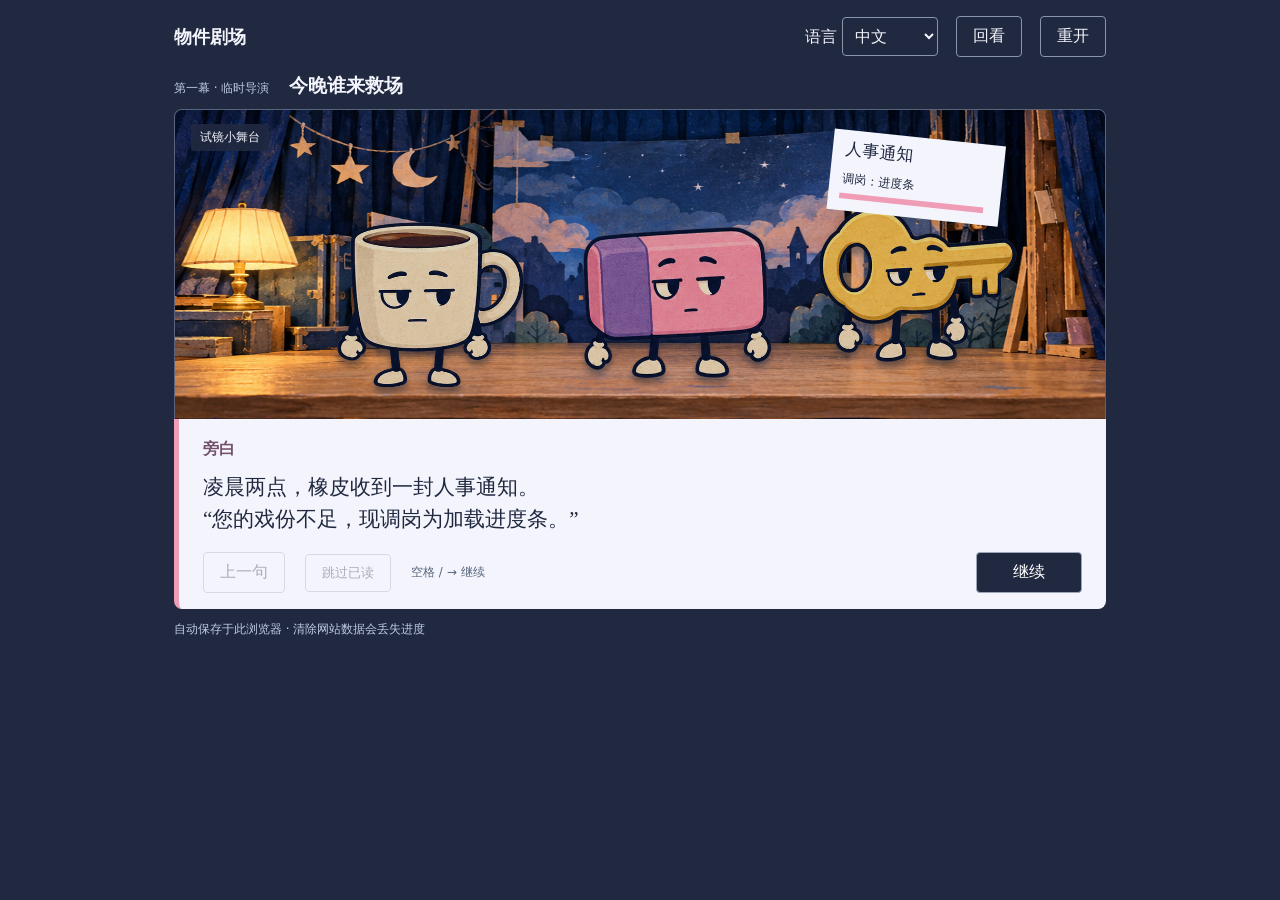
==== web/play/index.html @ 860087ad "Publish three-act visual novel with persistent reading controls" ====
<!doctype html><html lang="zh-CN"><head><meta charset="utf-8"><meta name="viewport" content="width=device-width,initial-scale=1"><title>今晚谁来救场 · 物件剧场</title><meta name="description" content="三幕荒诞物件视觉小说：你陪它们排戏，它们替你救场。中英双语，无需账号。"><link rel="preload" as="image" href="./assets/actors-v1.png"><link rel="preload" as="image" href="./assets/scenes-v1.png"><link rel="stylesheet" href="./play.css"><script src="./presentation.js" defer></script><script src="./play.js" defer></script></head><body><main class="novel"><header><span id="brand">物件剧场</span><nav><label><span id="langLabel">语言</span> <select id="language" aria-label="语言 / Language"><option value="zh-CN">中文</option><option value="en">English</option></select></label><button id="logButton">回看</button><button id="restart">重开</button></nav></header><div class="chapter"><span id="chapter"></span><h1 id="title"></h1></div><section class="stage" aria-label="夜间桌面"><div id="art" role="img"></div></section><section class="dialogue" aria-labelledby="speaker"><div id="escapedActor" hidden role="img" aria-label="橡皮站在对白框上"><svg viewBox="0 0 100 75" aria-hidden="true"><rect x="10" y="10" width="80" height="52" rx="8" fill="#ef9db6" stroke="#202940" stroke-width="4"/><path d="M12 12h18v48H12" fill="#b782b0"/><circle cx="47" cy="31" r="3" fill="#202940"/><circle cx="69" cy="31" r="3" fill="#202940"/><path d="M50 44q8 8 16 0" fill="none" stroke="#202940" stroke-width="3"/></svg></div><h2 id="speaker"></h2><p id="line" aria-live="polite"></p><div id="choices"></div><div class="controls"><button id="back">上一句</button><button id="skip">跳过已读</button><span id="cue"></span><button id="next">继续</button></div></section><p id="saveStatus" role="status"></p><dialog id="restartDialog" aria-labelledby="restartTitle"><h2 id="restartTitle"></h2><p id="restartText"></p><button id="keepPlaying" autofocus></button> <button id="confirmRestart"></button></dialog><dialog id="log"><h2 id="logTitle">已读对白</h2><ol id="history"></ol><button id="closeLog">关闭</button></dialog></main></body></html>
---- web/play/play.css ----
*{box-sizing:border-box}body{margin:0;background:#202940;color:#f4f5fc;font-family:system-ui,sans-serif}.novel{max-width:1200px;margin:auto;min-height:100svh;padding:22px 32px 26px}header{display:flex;align-items:center;justify-content:space-between;gap:20px}#brand{font-size:18px;font-weight:650}nav{display:flex;gap:18px;align-items:center}button,select{font:inherit;color:inherit;background:transparent;border:1px solid #8996ae;padding:9px 16px;border-radius:4px;cursor:pointer}select{background:#202940;padding:8px}button:hover{background:#34445c}button:focus-visible,select:focus-visible{outline:3px solid #ffd684;outline-offset:4px}button:disabled{opacity:.35;cursor:default}.stage{position:relative;margin:20px 0 0;height:min(52vh,460px);min-height:285px;overflow:hidden;border-radius:8px 8px 0 0;background:#29364f}#art{height:100%;width:100%}#art svg{height:100%;width:100%;display:block}.chapter{position:absolute;left:30px;top:25px;max-width:70%}.chapter span{color:#becbe0;font-size:13px}h1{font-family:Georgia,'Songti SC','Noto Serif CJK SC',serif;font-size:clamp(23px,3vw,36px);font-weight:500;margin:9px 0;color:#f4f5fc}.dialogue{position:relative;background:#f4f5fc;color:#202940;padding:25px 32px 18px;border-left:5px solid #ef9db6;min-height:235px;border-radius:0 0 8px 8px}h2{font-size:15px;margin:0 0 12px;color:#74506b}#line{font-family:Georgia,'Songti SC','Noto Serif CJK SC',serif;font-size:clamp(20px,2.1vw,25px);line-height:1.65;max-width:850px;min-height:82px;margin:0 0 20px;white-space:pre-line}.controls{display:flex;align-items:center;gap:20px}.controls button{color:#202940;border-color:#9ca6b7}.controls button:hover{background:#e0e5f0}#next{margin-left:auto;background:#202940;color:white;min-width:106px}#cue{color:#59677e;font-size:12px}#choices{display:grid;gap:10px;margin:10px 0 22px}#choices:empty{display:none}#choices button{text-align:left;color:#202940;background:#e5e9f3;border-color:#a7b2c6;line-height:1.4;padding:14px 18px}#choices button:hover{background:#d6deee;border-color:#202940}dialog{background:#f4f5fc;color:#202940;border:0;border-radius:8px;padding:28px;width:min(680px,90vw);max-height:80vh}dialog::backdrop{background:#10192bc9}dialog button{color:#202940}#history{padding-left:23px;line-height:1.65}#history li{margin-bottom:15px}#history strong{display:block;color:#74506b;font-size:13px}@media(max-width:600px){.novel{padding:12px 12px 20px}header{gap:8px}#brand{font-size:14px}nav{gap:6px;font-size:12px}nav button,select{padding:7px 9px}#langLabel{display:none}.stage{height:38svh;min-height:240px;margin-top:12px}.chapter{left:16px;top:17px;max-width:90%}.dialogue{padding:20px 18px 16px}#line{min-height:100px}.controls{gap:10px}#cue{max-width:95px}.controls button{padding:9px 12px}}@media(prefers-reduced-motion:reduce){*{scroll-behavior:auto}}

#escapedActor{position:absolute;right:28px;top:-44px;width:88px;height:66px}#escapedActor[hidden]{display:none}#escapedActor svg{width:100%;height:100%}

/* Compact desk comedy: choices share the same visible stage. */
.novel{max-width:980px;padding:16px 24px 20px;min-height:0}.stage{height:290px;min-height:0;margin-top:14px}.chapter{top:18px;left:24px;max-width:62%}h1{font-size:27px}.dialogue{padding:20px 24px 16px;min-height:0}#line{font-size:21px;line-height:1.5;min-height:64px;margin-bottom:16px}#choices{grid-template-columns:repeat(auto-fit,minmax(210px,1fr));gap:9px;margin:10px 0 16px}#choices button{font-size:15px;padding:12px;min-height:56px}.props{position:absolute;inset:0;width:100%;height:100%;pointer-events:none}.novel[data-scene="outside"] #next{background:#754763;border-color:#754763}.novel[data-scene="outside"] .dialogue{border-color:#ef9db6}@media(max-width:600px){.novel{padding:10px}.stage{height:215px}.chapter{left:14px;top:14px;max-width:85%}h1{font-size:22px}.dialogue{padding:18px 16px 14px}#line{font-size:19px;min-height:65px}#choices{grid-template-columns:1fr}#choices button{min-height:44px;padding:10px 12px}#next{max-width:195px;font-size:14px}.controls{gap:8px}#cue{display:none}}

.novel[data-scene="dance"] #art>svg:first-child{transform:rotate(-2deg)}
/* Raster direction is separate from branching content. */
.chapter{position:static;max-width:none;display:flex;align-items:baseline;gap:20px;margin:16px 0 10px}.chapter span{font-size:12px;white-space:nowrap}h1{font-family:system-ui,sans-serif;font-size:19px;font-weight:600;margin:0}.stage{margin-top:0;height:310px;border:1px solid #59647c;border-bottom:0}.scene-backdrop{position:absolute;inset:0;background-image:url('./assets/scenes-v1.png');background-repeat:no-repeat}.scene-0{background-size:100% 320%;background-position:0 0}.scene-1{background-size:100% 342.85714%;background-position:0 44.11765%}.scene-2{background-size:100% 252.63158%;background-position:0 100%}.scene-location{position:absolute;left:16px;top:14px;padding:5px 9px;background:#202940e8;color:#f4f5fc;font-size:12px;border-radius:3px}.cast{position:absolute;inset:0;pointer-events:none}.actor-sprite{width:220px;aspect-ratio:1;background-image:url('./assets/actors-v1.png');background-repeat:no-repeat;background-size:300% var(--sheet-height);background-position:var(--column) var(--row)}.cast .actor-sprite{position:absolute;bottom:5%;filter:drop-shadow(0 6px 3px #14203470);opacity:.83}.slot-c{left:15%}.slot-e{left:42%}.slot-k{left:68%}.cast .speaking{opacity:1;transform:translateY(-5px) scale(1.07)}.cast.closeup .actor-sprite:not(.speaking){opacity:.5;transform:scale(.83)}.cast.closeup .speaking{width:300px;left:38%;bottom:-2%;transform:none}.cast{animation:cast-in .16s ease-out}.props{pointer-events:none}#escapedActor{right:24px;top:-104px;width:130px;height:130px;z-index:3}#escapedActor .actor-sprite{width:130px}.dialogue h2{font-weight:700;font-size:16px}.novel[data-scene="dance"] #art>svg:first-child{transform:none}@keyframes cast-in{from{opacity:.65}to{opacity:1}}@media(max-width:600px){.chapter{display:block;margin:12px 0 8px}.chapter span{font-size:11px}h1{font-size:17px;margin-top:4px}.stage{height:225px}.actor-sprite{width:125px}.slot-c{left:2%}.slot-e{left:34%}.slot-k{left:66%}.cast .actor-sprite{bottom:6%}.cast.closeup .speaking{width:205px;left:23%;bottom:-1%}.scene-location{top:9px;left:9px;font-size:10px}#escapedActor{width:100px;height:100px;top:-80px;right:15px}#escapedActor .actor-sprite{width:100px}.controls{flex-wrap:wrap}#next{max-width:220px}}@media(prefers-reduced-motion:reduce){.cast{animation:none}}
.cast .actor-sprite{opacity:1;filter:brightness(.88) drop-shadow(0 6px 3px #14203470)}.cast .speaking{filter:drop-shadow(0 6px 3px #14203470)}.cast.closeup .actor-sprite:not(.speaking){opacity:1;filter:brightness(.7);width:165px;transform:none}.cast.closeup[data-focus="c"] .slot-e{left:75%}.cast.closeup[data-focus="c"] .slot-k{left:2%}.cast.closeup[data-focus="e"] .slot-c{left:2%}.cast.closeup[data-focus="e"] .slot-k{left:75%}.cast.closeup[data-focus="k"] .slot-c{left:2%}.cast.closeup[data-focus="k"] .slot-e{left:75%}@media(max-width:600px){.cast.closeup .actor-sprite:not(.speaking){width:95px}.cast.closeup[data-focus="c"] .slot-e,.cast.closeup[data-focus="e"] .slot-k,.cast.closeup[data-focus="k"] .slot-e{left:73%}}

#saveStatus{font-size:12px;color:#becbe0;margin:12px 0 0}#skip{font-size:13px}#restartDialog p{line-height:1.6}#keepPlaying{background:#202940;color:white}#line{scroll-margin:20px}@media(max-width:600px){#skip{font-size:12px;padding:9px}#saveStatus{font-size:11px}}
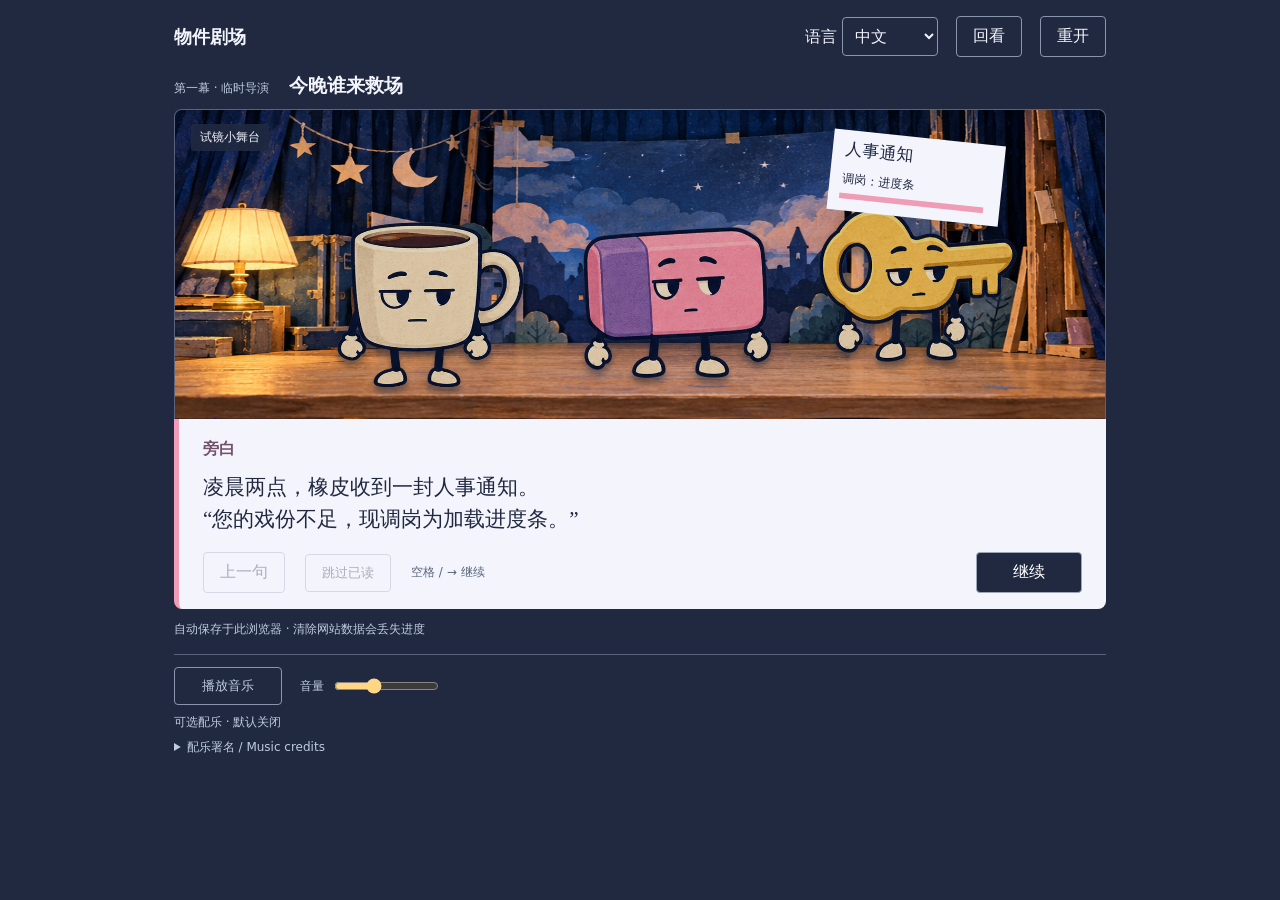
==== commit 50787a87: "Add opt-in three-act soundtrack and music controls" ====
--- a/web/play/index.html
+++ b/web/play/index.html
@@ -1 +1 @@
-<!doctype html><html lang="zh-CN"><head><meta charset="utf-8"><meta name="viewport" content="width=device-width,initial-scale=1"><title>今晚谁来救场 · 物件剧场</title><meta name="description" content="三幕荒诞物件视觉小说：你陪它们排戏，它们替你救场。中英双语，无需账号。"><link rel="preload" as="image" href="./assets/actors-v1.png"><link rel="preload" as="image" href="./assets/scenes-v1.png"><link rel="stylesheet" href="./play.css"><script src="./presentation.js" defer></script><script src="./play.js" defer></script></head><body><main class="novel"><header><span id="brand">物件剧场</span><nav><label><span id="langLabel">语言</span> <select id="language" aria-label="语言 / Language"><option value="zh-CN">中文</option><option value="en">English</option></select></label><button id="logButton">回看</button><button id="restart">重开</button></nav></header><div class="chapter"><span id="chapter"></span><h1 id="title"></h1></div><section class="stage" aria-label="夜间桌面"><div id="art" role="img"></div></section><section class="dialogue" aria-labelledby="speaker"><div id="escapedActor" hidden role="img" aria-label="橡皮站在对白框上"><svg viewBox="0 0 100 75" aria-hidden="true"><rect x="10" y="10" width="80" height="52" rx="8" fill="#ef9db6" stroke="#202940" stroke-width="4"/><path d="M12 12h18v48H12" fill="#b782b0"/><circle cx="47" cy="31" r="3" fill="#202940"/><circle cx="69" cy="31" r="3" fill="#202940"/><path d="M50 44q8 8 16 0" fill="none" stroke="#202940" stroke-width="3"/></svg></div><h2 id="speaker"></h2><p id="line" aria-live="polite"></p><div id="choices"></div><div class="controls"><button id="back">上一句</button><button id="skip">跳过已读</button><span id="cue"></span><button id="next">继续</button></div></section><p id="saveStatus" role="status"></p><dialog id="restartDialog" aria-labelledby="restartTitle"><h2 id="restartTitle"></h2><p id="restartText"></p><button id="keepPlaying" autofocus></button> <button id="confirmRestart"></button></dialog><dialog id="log"><h2 id="logTitle">已读对白</h2><ol id="history"></ol><button id="closeLog">关闭</button></dialog></main></body></html>
+<!doctype html><html lang="zh-CN"><head><meta charset="utf-8"><meta name="viewport" content="width=device-width,initial-scale=1"><title>今晚谁来救场 · 物件剧场</title><meta name="description" content="三幕荒诞物件视觉小说：你陪它们排戏，它们替你救场。中英双语，无需账号。"><link rel="preload" as="image" href="./assets/actors-v1.png"><link rel="preload" as="image" href="./assets/scenes-v1.png"><link rel="stylesheet" href="./play.css"><script src="./presentation.js" defer></script><script src="./music.js" defer></script><script src="./play.js" defer></script></head><body><main class="novel"><header><span id="brand">物件剧场</span><nav><label><span id="langLabel">语言</span> <select id="language" aria-label="语言 / Language"><option value="zh-CN">中文</option><option value="en">English</option></select></label><button id="logButton">回看</button><button id="restart">重开</button></nav></header><div class="chapter"><span id="chapter"></span><h1 id="title"></h1></div><section class="stage" aria-label="夜间桌面"><div id="art" role="img"></div></section><section class="dialogue" aria-labelledby="speaker"><div id="escapedActor" hidden role="img" aria-label="橡皮站在对白框上"><svg viewBox="0 0 100 75" aria-hidden="true"><rect x="10" y="10" width="80" height="52" rx="8" fill="#ef9db6" stroke="#202940" stroke-width="4"/><path d="M12 12h18v48H12" fill="#b782b0"/><circle cx="47" cy="31" r="3" fill="#202940"/><circle cx="69" cy="31" r="3" fill="#202940"/><path d="M50 44q8 8 16 0" fill="none" stroke="#202940" stroke-width="3"/></svg></div><h2 id="speaker"></h2><p id="line" aria-live="polite"></p><div id="choices"></div><div class="controls"><button id="back">上一句</button><button id="skip">跳过已读</button><span id="cue"></span><button id="next">继续</button></div></section><p id="saveStatus" role="status"></p><aside class="soundtrack" aria-label="Music"><div class="soundtrack-controls"><button id="musicButton" aria-pressed="false">播放音乐</button><label><span id="volumeLabel">音量</span> <input id="musicVolume" type="range" min="0" max="50" value="18" aria-label="音乐音量"></label></div><p id="musicStatus" role="status">可选配乐 · 默认关闭</p><audio id="musicAudio" preload="none" loop></audio><details><summary>配乐署名 / Music credits</summary><p>“Scheming Weasel (slower version)”, “Tea Roots”, “Carefree” — <a href="https://incompetech.com/" target="_blank" rel="noopener">Kevin MacLeod (incompetech.com)</a>. <a href="https://creativecommons.org/licenses/by/4.0/" target="_blank" rel="noopener">CC BY 4.0</a>. Re-encoded to 96 kbps for web playback; no edits to the compositions. 转码压缩，未剪辑曲目。</p></details></aside><dialog id="restartDialog" aria-labelledby="restartTitle"><h2 id="restartTitle"></h2><p id="restartText"></p><button id="keepPlaying" autofocus></button> <button id="confirmRestart"></button></dialog><dialog id="log"><h2 id="logTitle">已读对白</h2><ol id="history"></ol><button id="closeLog">关闭</button></dialog></main></body></html>
--- a/web/play/play.css
+++ b/web/play/play.css
@@ -11,3 +11,5 @@
 .cast .actor-sprite{opacity:1;filter:brightness(.88) drop-shadow(0 6px 3px #14203470)}.cast .speaking{filter:drop-shadow(0 6px 3px #14203470)}.cast.closeup .actor-sprite:not(.speaking){opacity:1;filter:brightness(.7);width:165px;transform:none}.cast.closeup[data-focus="c"] .slot-e{left:75%}.cast.closeup[data-focus="c"] .slot-k{left:2%}.cast.closeup[data-focus="e"] .slot-c{left:2%}.cast.closeup[data-focus="e"] .slot-k{left:75%}.cast.closeup[data-focus="k"] .slot-c{left:2%}.cast.closeup[data-focus="k"] .slot-e{left:75%}@media(max-width:600px){.cast.closeup .actor-sprite:not(.speaking){width:95px}.cast.closeup[data-focus="c"] .slot-e,.cast.closeup[data-focus="e"] .slot-k,.cast.closeup[data-focus="k"] .slot-e{left:73%}}
 
 #saveStatus{font-size:12px;color:#becbe0;margin:12px 0 0}#skip{font-size:13px}#restartDialog p{line-height:1.6}#keepPlaying{background:#202940;color:white}#line{scroll-margin:20px}@media(max-width:600px){#skip{font-size:12px;padding:9px}#saveStatus{font-size:11px}}
+
+.soundtrack{margin-top:16px;padding-top:12px;border-top:1px solid #59647c;font-size:12px;color:#becbe0}.soundtrack-controls{display:flex;align-items:center;gap:18px;flex-wrap:wrap}.soundtrack-controls label{display:flex;align-items:center;gap:8px}.soundtrack button{font-size:13px;min-width:108px}.soundtrack input{width:105px;accent-color:#ffd684}.soundtrack input:focus-visible{outline:3px solid #ffd684;outline-offset:4px}.soundtrack p{margin:8px 0;line-height:1.5}.soundtrack a{color:#ffd684}.soundtrack summary{cursor:pointer}.soundtrack audio{display:none}
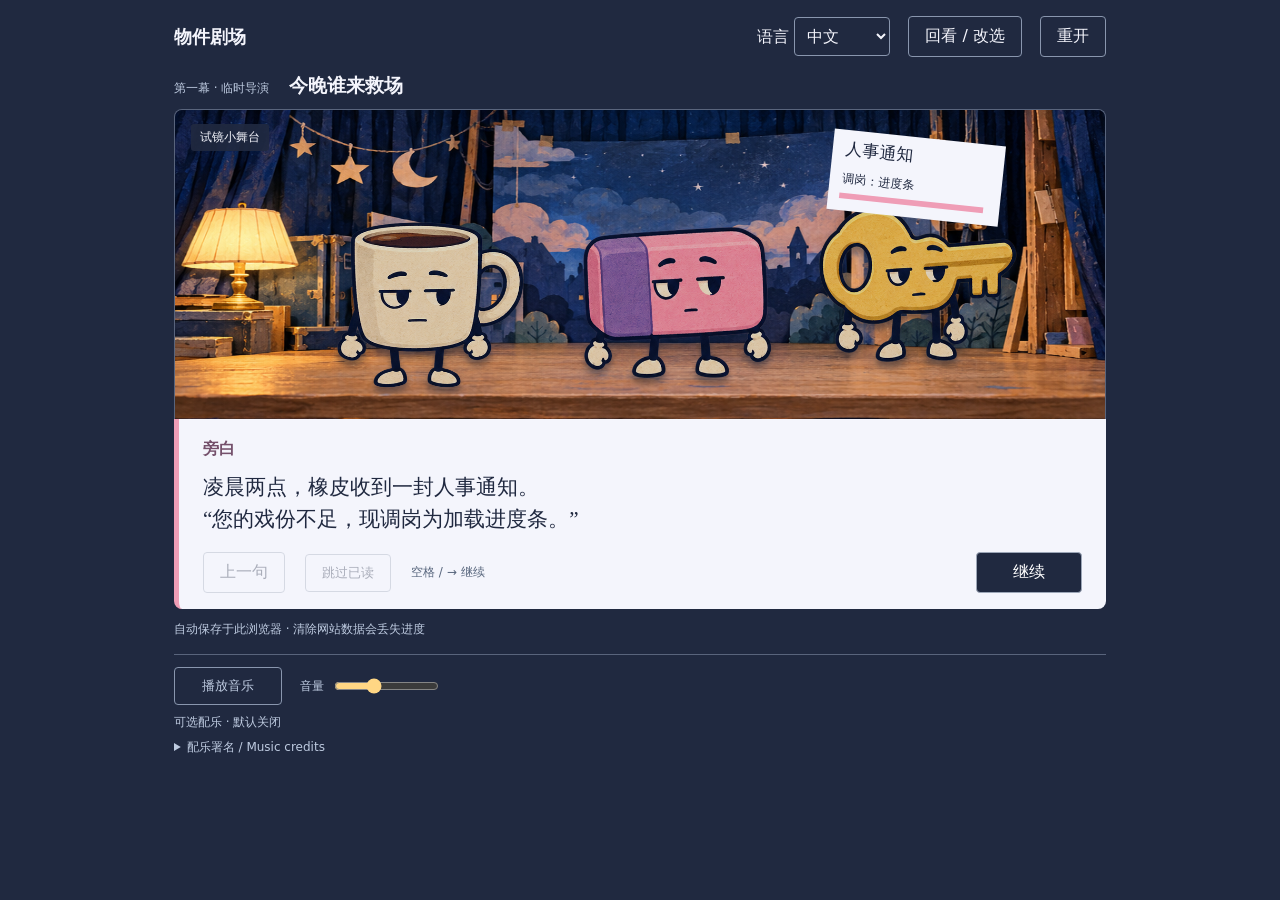
==== commit 52d0cd4a: "Allow reversible choice revisits and protect conflicting tab saves" ====
--- a/web/play/index.html
+++ b/web/play/index.html
@@ -1 +1 @@
-<!doctype html><html lang="zh-CN"><head><meta charset="utf-8"><meta name="viewport" content="width=device-width,initial-scale=1"><title>今晚谁来救场 · 物件剧场</title><meta name="description" content="三幕荒诞物件视觉小说：你陪它们排戏，它们替你救场。中英双语，无需账号。"><link rel="preload" as="image" href="./assets/actors-v1.png"><link rel="preload" as="image" href="./assets/scenes-v1.png"><link rel="stylesheet" href="./play.css"><script src="./presentation.js" defer></script><script src="./music.js" defer></script><script src="./play.js" defer></script></head><body><main class="novel"><header><span id="brand">物件剧场</span><nav><label><span id="langLabel">语言</span> <select id="language" aria-label="语言 / Language"><option value="zh-CN">中文</option><option value="en">English</option></select></label><button id="logButton">回看</button><button id="restart">重开</button></nav></header><div class="chapter"><span id="chapter"></span><h1 id="title"></h1></div><section class="stage" aria-label="夜间桌面"><div id="art" role="img"></div></section><section class="dialogue" aria-labelledby="speaker"><div id="escapedActor" hidden role="img" aria-label="橡皮站在对白框上"><svg viewBox="0 0 100 75" aria-hidden="true"><rect x="10" y="10" width="80" height="52" rx="8" fill="#ef9db6" stroke="#202940" stroke-width="4"/><path d="M12 12h18v48H12" fill="#b782b0"/><circle cx="47" cy="31" r="3" fill="#202940"/><circle cx="69" cy="31" r="3" fill="#202940"/><path d="M50 44q8 8 16 0" fill="none" stroke="#202940" stroke-width="3"/></svg></div><h2 id="speaker"></h2><p id="line" aria-live="polite"></p><div id="choices"></div><div class="controls"><button id="back">上一句</button><button id="skip">跳过已读</button><span id="cue"></span><button id="next">继续</button></div></section><p id="saveStatus" role="status"></p><aside class="soundtrack" aria-label="Music"><div class="soundtrack-controls"><button id="musicButton" aria-pressed="false">播放音乐</button><label><span id="volumeLabel">音量</span> <input id="musicVolume" type="range" min="0" max="50" value="18" aria-label="音乐音量"></label></div><p id="musicStatus" role="status">可选配乐 · 默认关闭</p><audio id="musicAudio" preload="none" loop></audio><details><summary>配乐署名 / Music credits</summary><p>“Scheming Weasel (slower version)”, “Tea Roots”, “Carefree” — <a href="https://incompetech.com/" target="_blank" rel="noopener">Kevin MacLeod (incompetech.com)</a>. <a href="https://creativecommons.org/licenses/by/4.0/" target="_blank" rel="noopener">CC BY 4.0</a>. Re-encoded to 96 kbps for web playback; no edits to the compositions. 转码压缩，未剪辑曲目。</p></details></aside><dialog id="restartDialog" aria-labelledby="restartTitle"><h2 id="restartTitle"></h2><p id="restartText"></p><button id="keepPlaying" autofocus></button> <button id="confirmRestart"></button></dialog><dialog id="log"><h2 id="logTitle">已读对白</h2><ol id="history"></ol><button id="closeLog">关闭</button></dialog></main></body></html>
+<!doctype html><html lang="zh-CN"><head><meta charset="utf-8"><meta name="viewport" content="width=device-width,initial-scale=1"><title>今晚谁来救场 · 物件剧场</title><meta name="description" content="三幕荒诞物件视觉小说：你陪它们排戏，它们替你救场。中英双语，无需账号。"><link rel="preload" as="image" href="./assets/actors-v1.png"><link rel="preload" as="image" href="./assets/scenes-v1.png"><link rel="stylesheet" href="./play.css"><script src="./presentation.js" defer></script><script src="./music.js" defer></script><script src="./play.js" defer></script></head><body><main class="novel"><header><span id="brand">物件剧场</span><nav><label><span id="langLabel">语言</span> <select id="language" aria-label="语言 / Language"><option value="zh-CN">中文</option><option value="en">English</option></select></label><button id="logButton">回看</button><button id="restart">重开</button></nav></header><div class="chapter"><span id="chapter"></span><h1 id="title"></h1></div><section class="stage" aria-label="夜间桌面"><div id="art" role="img"></div></section><section class="dialogue" aria-labelledby="speaker"><div id="escapedActor" hidden role="img" aria-label="橡皮站在对白框上"><svg viewBox="0 0 100 75" aria-hidden="true"><rect x="10" y="10" width="80" height="52" rx="8" fill="#ef9db6" stroke="#202940" stroke-width="4"/><path d="M12 12h18v48H12" fill="#b782b0"/><circle cx="47" cy="31" r="3" fill="#202940"/><circle cx="69" cy="31" r="3" fill="#202940"/><path d="M50 44q8 8 16 0" fill="none" stroke="#202940" stroke-width="3"/></svg></div><h2 id="speaker"></h2><p id="line" aria-live="polite"></p><div id="choices"></div><div class="controls"><button id="back">上一句</button><button id="skip">跳过已读</button><span id="cue"></span><button id="next">继续</button></div></section><div id="saveConflict" hidden role="alert"><p id="conflictText"></p><button id="loadLatest"></button> <button id="keepLocal"></button></div><button id="undoRevisit" hidden></button><p id="saveStatus" role="status"></p><aside class="soundtrack" aria-label="Music"><div class="soundtrack-controls"><button id="musicButton" aria-pressed="false">播放音乐</button><label><span id="volumeLabel">音量</span> <input id="musicVolume" type="range" min="0" max="50" value="18" aria-label="音乐音量"></label></div><p id="musicStatus" role="status">可选配乐 · 默认关闭</p><audio id="musicAudio" preload="none" loop></audio><details><summary>配乐署名 / Music credits</summary><p>“Scheming Weasel (slower version)”, “Tea Roots”, “Carefree” — <a href="https://incompetech.com/" target="_blank" rel="noopener">Kevin MacLeod (incompetech.com)</a>. <a href="https://creativecommons.org/licenses/by/4.0/" target="_blank" rel="noopener">CC BY 4.0</a>. Re-encoded to 96 kbps for web playback; no edits to the compositions. 转码压缩，未剪辑曲目。</p></details></aside><dialog id="restartDialog" aria-labelledby="restartTitle"><h2 id="restartTitle"></h2><p id="restartText"></p><button id="keepPlaying" autofocus></button> <button id="confirmRestart"></button></dialog><dialog id="log" aria-labelledby="logTitle"><div class="log-heading"><h2 id="logTitle">已读对白</h2><button id="closeLog">关闭</button></div><h3 id="choiceHistoryTitle">你的选择</h3><p id="choiceHistoryHint"></p><ol id="choiceHistory"></ol><h3 id="dialogueHistoryTitle">对白记录</h3><ol id="history"></ol></dialog></main></body></html>
--- a/web/play/play.css
+++ b/web/play/play.css
@@ -13,3 +13,7 @@
 #saveStatus{font-size:12px;color:#becbe0;margin:12px 0 0}#skip{font-size:13px}#restartDialog p{line-height:1.6}#keepPlaying{background:#202940;color:white}#line{scroll-margin:20px}@media(max-width:600px){#skip{font-size:12px;padding:9px}#saveStatus{font-size:11px}}
 
 .soundtrack{margin-top:16px;padding-top:12px;border-top:1px solid #59647c;font-size:12px;color:#becbe0}.soundtrack-controls{display:flex;align-items:center;gap:18px;flex-wrap:wrap}.soundtrack-controls label{display:flex;align-items:center;gap:8px}.soundtrack button{font-size:13px;min-width:108px}.soundtrack input{width:105px;accent-color:#ffd684}.soundtrack input:focus-visible{outline:3px solid #ffd684;outline-offset:4px}.soundtrack p{margin:8px 0;line-height:1.5}.soundtrack a{color:#ffd684}.soundtrack summary{cursor:pointer}.soundtrack audio{display:none}
+
+#choiceHistory{padding-left:23px}#choiceHistory li{margin:8px 0}#choiceHistory button{width:100%;text-align:left;background:#e5e9f3;line-height:1.45}#choiceHistoryHint{font-size:13px;line-height:1.6;color:#59677e}dialog h3{font-size:15px;margin:22px 0 10px}#saveConflict{margin-top:14px;padding:14px;background:#fff0ce;color:#202940;border-radius:5px;font-size:14px;line-height:1.6}#saveConflict[hidden],#undoRevisit[hidden]{display:none}#saveConflict button{color:#202940;border-color:#59677e;margin:4px 0}#undoRevisit{margin-top:14px;font-size:13px;border-color:#ffd684;color:#ffd684}@media(max-width:600px){nav{gap:4px}nav button{padding:7px}#saveConflict button{width:100%;text-align:left}}
+
+.log-heading{position:sticky;top:-28px;z-index:2;display:flex;align-items:center;justify-content:space-between;gap:16px;background:#f4f5fc;padding:12px 0;margin-top:-12px;border-bottom:1px solid #d6deee}.log-heading h2{margin:0}#closeLog{min-height:44px}
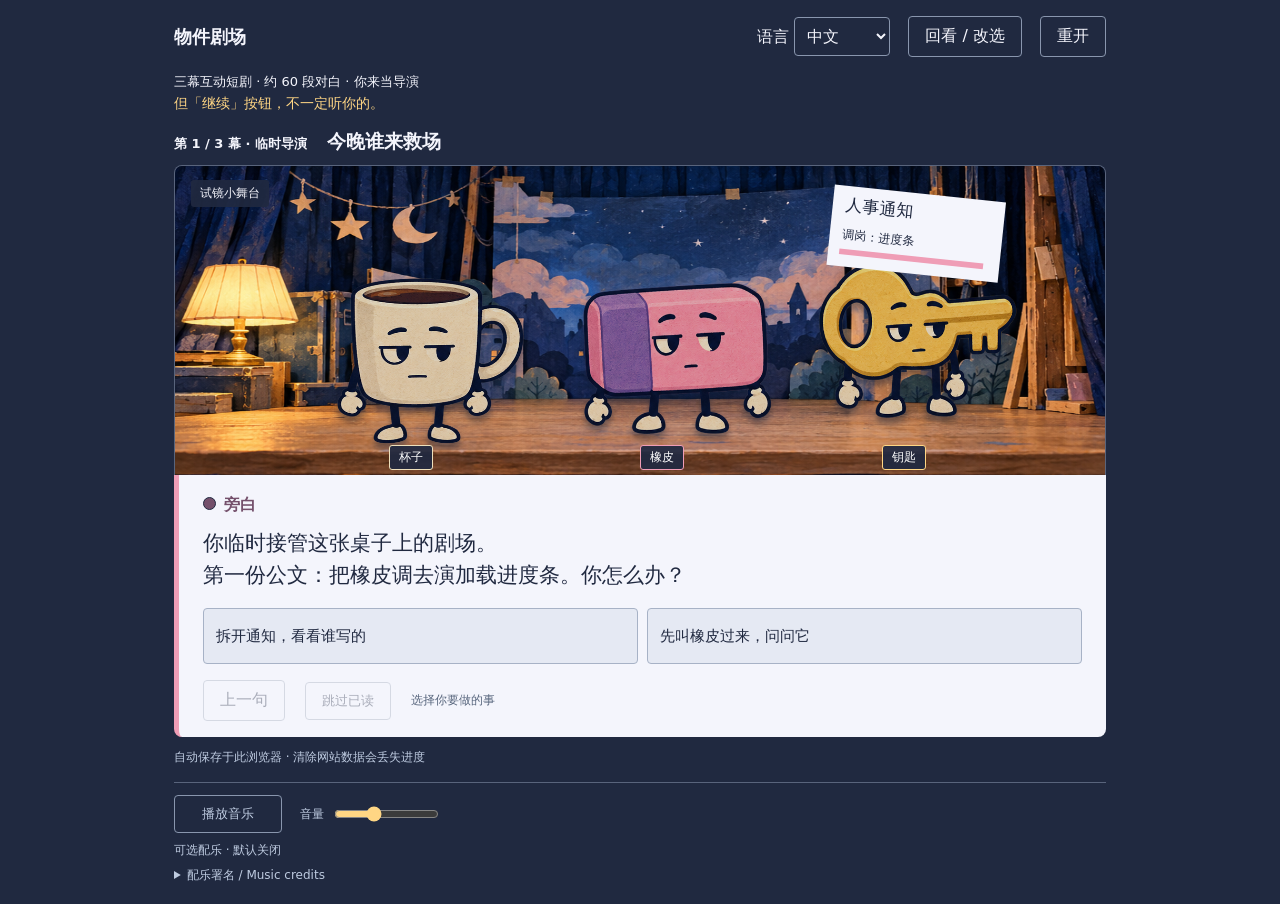
==== commit 91f93138: "Give first-time visitors immediate agency and clear theatre context" ====
--- a/web/play/index.html
+++ b/web/play/index.html
@@ -1 +1 @@
-<!doctype html><html lang="zh-CN"><head><meta charset="utf-8"><meta name="viewport" content="width=device-width,initial-scale=1"><title>今晚谁来救场 · 物件剧场</title><meta name="description" content="三幕荒诞物件视觉小说：你陪它们排戏，它们替你救场。中英双语，无需账号。"><link rel="preload" as="image" href="./assets/actors-v1.png"><link rel="preload" as="image" href="./assets/scenes-v1.png"><link rel="stylesheet" href="./play.css"><script src="./presentation.js" defer></script><script src="./music.js" defer></script><script src="./play.js" defer></script></head><body><main class="novel"><header><span id="brand">物件剧场</span><nav><label><span id="langLabel">语言</span> <select id="language" aria-label="语言 / Language"><option value="zh-CN">中文</option><option value="en">English</option></select></label><button id="logButton">回看</button><button id="restart">重开</button></nav></header><div class="chapter"><span id="chapter"></span><h1 id="title"></h1></div><section class="stage" aria-label="夜间桌面"><div id="art" role="img"></div></section><section class="dialogue" aria-labelledby="speaker"><div id="escapedActor" hidden role="img" aria-label="橡皮站在对白框上"><svg viewBox="0 0 100 75" aria-hidden="true"><rect x="10" y="10" width="80" height="52" rx="8" fill="#ef9db6" stroke="#202940" stroke-width="4"/><path d="M12 12h18v48H12" fill="#b782b0"/><circle cx="47" cy="31" r="3" fill="#202940"/><circle cx="69" cy="31" r="3" fill="#202940"/><path d="M50 44q8 8 16 0" fill="none" stroke="#202940" stroke-width="3"/></svg></div><h2 id="speaker"></h2><p id="line" aria-live="polite"></p><div id="choices"></div><div class="controls"><button id="back">上一句</button><button id="skip">跳过已读</button><span id="cue"></span><button id="next">继续</button></div></section><div id="saveConflict" hidden role="alert"><p id="conflictText"></p><button id="loadLatest"></button> <button id="keepLocal"></button></div><button id="undoRevisit" hidden></button><p id="saveStatus" role="status"></p><aside class="soundtrack" aria-label="Music"><div class="soundtrack-controls"><button id="musicButton" aria-pressed="false">播放音乐</button><label><span id="volumeLabel">音量</span> <input id="musicVolume" type="range" min="0" max="50" value="18" aria-label="音乐音量"></label></div><p id="musicStatus" role="status">可选配乐 · 默认关闭</p><audio id="musicAudio" preload="none" loop></audio><details><summary>配乐署名 / Music credits</summary><p>“Scheming Weasel (slower version)”, “Tea Roots”, “Carefree” — <a href="https://incompetech.com/" target="_blank" rel="noopener">Kevin MacLeod (incompetech.com)</a>. <a href="https://creativecommons.org/licenses/by/4.0/" target="_blank" rel="noopener">CC BY 4.0</a>. Re-encoded to 96 kbps for web playback; no edits to the compositions. 转码压缩，未剪辑曲目。</p></details></aside><dialog id="restartDialog" aria-labelledby="restartTitle"><h2 id="restartTitle"></h2><p id="restartText"></p><button id="keepPlaying" autofocus></button> <button id="confirmRestart"></button></dialog><dialog id="log" aria-labelledby="logTitle"><div class="log-heading"><h2 id="logTitle">已读对白</h2><button id="closeLog">关闭</button></div><h3 id="choiceHistoryTitle">你的选择</h3><p id="choiceHistoryHint"></p><ol id="choiceHistory"></ol><h3 id="dialogueHistoryTitle">对白记录</h3><ol id="history"></ol></dialog></main></body></html>
+<!doctype html><html lang="zh-CN"><head><meta charset="utf-8"><meta name="viewport" content="width=device-width,initial-scale=1"><title>今晚谁来救场 · 物件剧场</title><meta name="description" content="三幕荒诞物件视觉小说：你陪它们排戏，它们替你救场。中英双语，无需账号。"><link rel="preload" as="image" href="./assets/actors-v1.png"><link rel="preload" as="image" href="./assets/scenes-v1.png"><link rel="stylesheet" href="./play.css"><script src="./presentation.js" defer></script><script src="./music.js" defer></script><script src="./play.js" defer></script></head><body><main class="novel"><header><span id="brand">物件剧场</span><nav><label><span id="langLabel">语言</span> <select id="language" aria-label="语言 / Language"><option value="zh-CN">中文</option><option value="en">English</option></select></label><button id="logButton">回看</button><button id="restart">重开</button></nav></header><p id="premise" class="premise"></p><p id="hook" class="entry-hook"></p><div class="chapter"><span id="chapter"></span><h1 id="title"></h1></div><section class="stage" aria-label="夜间桌面"><div id="art" role="img"></div></section><section class="dialogue" aria-labelledby="speaker"><div id="escapedActor" hidden role="img" aria-label="橡皮站在对白框上"><svg viewBox="0 0 100 75" aria-hidden="true"><rect x="10" y="10" width="80" height="52" rx="8" fill="#ef9db6" stroke="#202940" stroke-width="4"/><path d="M12 12h18v48H12" fill="#b782b0"/><circle cx="47" cy="31" r="3" fill="#202940"/><circle cx="69" cy="31" r="3" fill="#202940"/><path d="M50 44q8 8 16 0" fill="none" stroke="#202940" stroke-width="3"/></svg></div><h2 id="speaker"></h2><p id="line" aria-live="polite"></p><div id="choices"></div><div class="controls"><button id="back">上一句</button><button id="skip">跳过已读</button><span id="cue"></span><button id="next">继续</button></div></section><div id="saveConflict" hidden role="alert"><p id="conflictText"></p><button id="loadLatest"></button> <button id="keepLocal"></button></div><button id="undoRevisit" hidden></button><p id="saveStatus" role="status"></p><aside class="soundtrack" aria-label="Music"><div class="soundtrack-controls"><button id="musicButton" aria-pressed="false">播放音乐</button><label><span id="volumeLabel">音量</span> <input id="musicVolume" type="range" min="0" max="50" value="18" aria-label="音乐音量"></label></div><p id="musicStatus" role="status">可选配乐 · 默认关闭</p><audio id="musicAudio" preload="none" loop></audio><details><summary>配乐署名 / Music credits</summary><p>“Scheming Weasel (slower version)”, “Tea Roots”, “Carefree” — <a href="https://incompetech.com/" target="_blank" rel="noopener">Kevin MacLeod (incompetech.com)</a>. <a href="https://creativecommons.org/licenses/by/4.0/" target="_blank" rel="noopener">CC BY 4.0</a>. Re-encoded to 96 kbps for web playback; no edits to the compositions. 转码压缩，未剪辑曲目。</p></details></aside><dialog id="restartDialog" aria-labelledby="restartTitle"><h2 id="restartTitle"></h2><p id="restartText"></p><button id="keepPlaying" autofocus></button> <button id="confirmRestart"></button></dialog><dialog id="log" aria-labelledby="logTitle"><div class="log-heading"><h2 id="logTitle">已读对白</h2><button id="closeLog">关闭</button></div><h3 id="choiceHistoryTitle">你的选择</h3><p id="choiceHistoryHint"></p><ol id="choiceHistory"></ol><h3 id="dialogueHistoryTitle">对白记录</h3><ol id="history"></ol></dialog></main></body></html>
--- a/web/play/play.css
+++ b/web/play/play.css
@@ -17,3 +17,5 @@
 #choiceHistory{padding-left:23px}#choiceHistory li{margin:8px 0}#choiceHistory button{width:100%;text-align:left;background:#e5e9f3;line-height:1.45}#choiceHistoryHint{font-size:13px;line-height:1.6;color:#59677e}dialog h3{font-size:15px;margin:22px 0 10px}#saveConflict{margin-top:14px;padding:14px;background:#fff0ce;color:#202940;border-radius:5px;font-size:14px;line-height:1.6}#saveConflict[hidden],#undoRevisit[hidden]{display:none}#saveConflict button{color:#202940;border-color:#59677e;margin:4px 0}#undoRevisit{margin-top:14px;font-size:13px;border-color:#ffd684;color:#ffd684}@media(max-width:600px){nav{gap:4px}nav button{padding:7px}#saveConflict button{width:100%;text-align:left}}
 
 .log-heading{position:sticky;top:-28px;z-index:2;display:flex;align-items:center;justify-content:space-between;gap:16px;background:#f4f5fc;padding:12px 0;margin-top:-12px;border-bottom:1px solid #d6deee}.log-heading h2{margin:0}#closeLog{min-height:44px}
+
+.premise{font-size:13px;color:#f4f5fc;margin:16px 0 4px}.entry-hook{font-size:14px;color:#ffd684;margin:0 0 12px}.chapter span{font-size:13px;color:#f4f5fc;font-weight:600}.actor-label{position:absolute;bottom:5px;background:#202940eb;border:1px solid #8996ae;border-radius:3px;padding:3px 9px;font-size:12px;color:#fff;z-index:2}.label-c{left:23%;border-color:#eee0bc}.label-e{left:50%;border-color:#ef9db6}.label-k{left:76%;border-color:#ffd684}.cast.closeup[data-focus="c"] .label-c,.cast.closeup[data-focus="e"] .label-e,.cast.closeup[data-focus="k"] .label-k{left:50%}.cast.closeup[data-focus="c"] .label-e,.cast.closeup[data-focus="e"] .label-k,.cast.closeup[data-focus="k"] .label-e{left:80%}.cast.closeup[data-focus="c"] .label-k,.cast.closeup[data-focus="e"] .label-c,.cast.closeup[data-focus="k"] .label-c{left:7%}#speaker:before{content:'';display:inline-block;width:11px;height:11px;background:#74506b;border:1px solid #202940;border-radius:50%;margin-right:8px}#speaker[data-actor="c"]:before{background:#eee0bc}#speaker[data-actor="e"]:before{background:#ef9db6}#speaker[data-actor="k"]:before{background:#ffd684}#speaker[data-actor="you"]:before{background:#a6bfd9}@media(max-width:600px){.premise{font-size:12px;line-height:1.5}.entry-hook{font-size:13px}.chapter span{font-size:12px}.actor-label{font-size:10px;padding:2px 6px}.label-c{left:12%}.label-e{left:45%}.label-k{left:78%}.cast.closeup[data-focus="c"] .label-c,.cast.closeup[data-focus="e"] .label-e,.cast.closeup[data-focus="k"] .label-k{left:46%}}
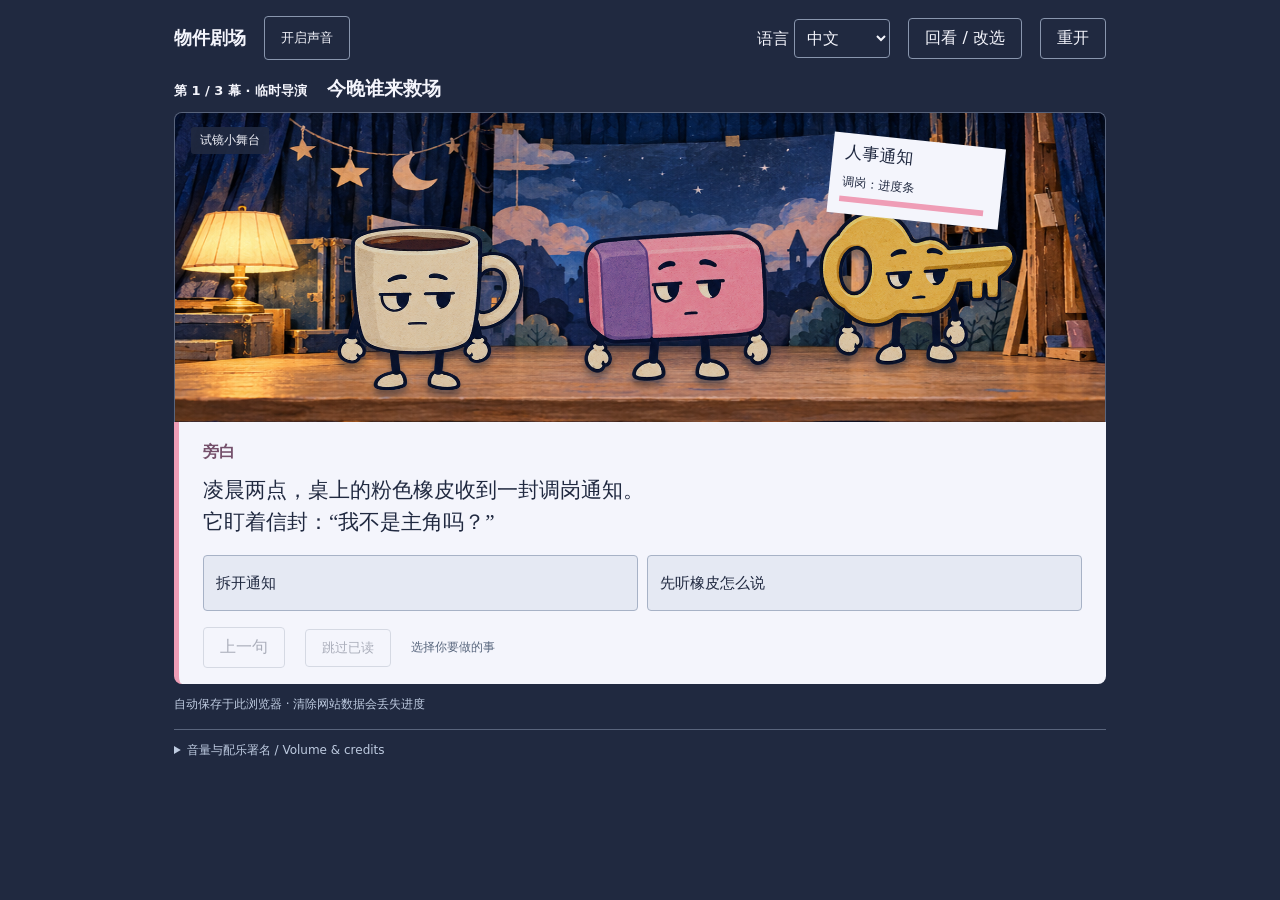
==== commit 39fcfe85: "Let the opening scene lead and bring opt-in sound within reach" ====
--- a/web/play/index.html
+++ b/web/play/index.html
@@ -1 +1 @@
-<!doctype html><html lang="zh-CN"><head><meta charset="utf-8"><meta name="viewport" content="width=device-width,initial-scale=1"><title>今晚谁来救场 · 物件剧场</title><meta name="description" content="三幕荒诞物件视觉小说：你陪它们排戏，它们替你救场。中英双语，无需账号。"><link rel="preload" as="image" href="./assets/actors-v1.png"><link rel="preload" as="image" href="./assets/scenes-v1.png"><link rel="stylesheet" href="./play.css"><script src="./presentation.js" defer></script><script src="./music.js" defer></script><script src="./play.js" defer></script></head><body><main class="novel"><header><span id="brand">物件剧场</span><nav><label><span id="langLabel">语言</span> <select id="language" aria-label="语言 / Language"><option value="zh-CN">中文</option><option value="en">English</option></select></label><button id="logButton">回看</button><button id="restart">重开</button></nav></header><p id="premise" class="premise"></p><p id="hook" class="entry-hook"></p><div class="chapter"><span id="chapter"></span><h1 id="title"></h1></div><section class="stage" aria-label="夜间桌面"><div id="art" role="img"></div></section><section class="dialogue" aria-labelledby="speaker"><div id="escapedActor" hidden role="img" aria-label="橡皮站在对白框上"><svg viewBox="0 0 100 75" aria-hidden="true"><rect x="10" y="10" width="80" height="52" rx="8" fill="#ef9db6" stroke="#202940" stroke-width="4"/><path d="M12 12h18v48H12" fill="#b782b0"/><circle cx="47" cy="31" r="3" fill="#202940"/><circle cx="69" cy="31" r="3" fill="#202940"/><path d="M50 44q8 8 16 0" fill="none" stroke="#202940" stroke-width="3"/></svg></div><h2 id="speaker"></h2><p id="line" aria-live="polite"></p><div id="choices"></div><div class="controls"><button id="back">上一句</button><button id="skip">跳过已读</button><span id="cue"></span><button id="next">继续</button></div></section><div id="saveConflict" hidden role="alert"><p id="conflictText"></p><button id="loadLatest"></button> <button id="keepLocal"></button></div><button id="undoRevisit" hidden></button><p id="saveStatus" role="status"></p><aside class="soundtrack" aria-label="Music"><div class="soundtrack-controls"><button id="musicButton" aria-pressed="false">播放音乐</button><label><span id="volumeLabel">音量</span> <input id="musicVolume" type="range" min="0" max="50" value="18" aria-label="音乐音量"></label></div><p id="musicStatus" role="status">可选配乐 · 默认关闭</p><audio id="musicAudio" preload="none" loop></audio><details><summary>配乐署名 / Music credits</summary><p>“Scheming Weasel (slower version)”, “Tea Roots”, “Carefree” — <a href="https://incompetech.com/" target="_blank" rel="noopener">Kevin MacLeod (incompetech.com)</a>. <a href="https://creativecommons.org/licenses/by/4.0/" target="_blank" rel="noopener">CC BY 4.0</a>. Re-encoded to 96 kbps for web playback; no edits to the compositions. 转码压缩，未剪辑曲目。</p></details></aside><dialog id="restartDialog" aria-labelledby="restartTitle"><h2 id="restartTitle"></h2><p id="restartText"></p><button id="keepPlaying" autofocus></button> <button id="confirmRestart"></button></dialog><dialog id="log" aria-labelledby="logTitle"><div class="log-heading"><h2 id="logTitle">已读对白</h2><button id="closeLog">关闭</button></div><h3 id="choiceHistoryTitle">你的选择</h3><p id="choiceHistoryHint"></p><ol id="choiceHistory"></ol><h3 id="dialogueHistoryTitle">对白记录</h3><ol id="history"></ol></dialog></main></body></html>
+<!doctype html><html lang="zh-CN"><head><meta charset="utf-8"><meta name="viewport" content="width=device-width,initial-scale=1"><title>今晚谁来救场 · 物件剧场</title><meta name="description" content="三幕荒诞物件视觉小说：你陪它们排戏，它们替你救场。中英双语，无需账号。"><link rel="preload" as="image" href="./assets/actors-v1.png"><link rel="preload" as="image" href="./assets/scenes-v1.png"><link rel="stylesheet" href="./play.css"><script src="./presentation.js" defer></script><script src="./music.js" defer></script><script src="./play.js" defer></script></head><body><main class="novel"><header><div class="brand-tools"><span id="brand">物件剧场</span><button id="musicButton" aria-pressed="false">播放音乐</button></div><nav><label><span id="langLabel">语言</span> <select id="language" aria-label="语言 / Language"><option value="zh-CN">中文</option><option value="en">English</option></select></label><button id="logButton">回看</button><button id="restart">重开</button></nav></header><p id="musicStatus" role="status">可选配乐 · 默认关闭</p><div class="chapter"><span id="chapter"></span><h1 id="title"></h1></div><section class="stage" aria-label="夜间桌面"><div id="art" role="img"></div></section><section class="dialogue" aria-labelledby="speaker"><div id="escapedActor" hidden role="img" aria-label="橡皮站在对白框上"><svg viewBox="0 0 100 75" aria-hidden="true"><rect x="10" y="10" width="80" height="52" rx="8" fill="#ef9db6" stroke="#202940" stroke-width="4"/><path d="M12 12h18v48H12" fill="#b782b0"/><circle cx="47" cy="31" r="3" fill="#202940"/><circle cx="69" cy="31" r="3" fill="#202940"/><path d="M50 44q8 8 16 0" fill="none" stroke="#202940" stroke-width="3"/></svg></div><h2 id="speaker"></h2><p id="line" aria-live="polite"></p><div id="choices"></div><div class="controls"><button id="back">上一句</button><button id="skip">跳过已读</button><span id="cue"></span><button id="next">继续</button></div></section><div id="saveConflict" hidden role="alert"><p id="conflictText"></p><button id="loadLatest"></button> <button id="keepLocal"></button></div><button id="undoRevisit" hidden></button><p id="saveStatus" role="status"></p><aside class="soundtrack" aria-label="Music"><details class="sound-settings"><summary>音量与配乐署名 / Volume &amp; credits</summary><div class="soundtrack-controls"><label><span id="volumeLabel">音量</span> <input id="musicVolume" type="range" min="0" max="50" value="18" aria-label="音乐音量"></label></div><audio id="musicAudio" preload="none" loop></audio><p>“Scheming Weasel (slower version)”, “Tea Roots”, “Carefree” — <a href="https://incompetech.com/" target="_blank" rel="noopener">Kevin MacLeod (incompetech.com)</a>. <a href="https://creativecommons.org/licenses/by/4.0/" target="_blank" rel="noopener">CC BY 4.0</a>. Re-encoded to 96 kbps for web playback; no edits to the compositions. 转码压缩，未剪辑曲目。</p></details></aside><dialog id="restartDialog" aria-labelledby="restartTitle"><h2 id="restartTitle"></h2><p id="restartText"></p><button id="keepPlaying" autofocus></button> <button id="confirmRestart"></button></dialog><dialog id="log" aria-labelledby="logTitle"><div class="log-heading"><h2 id="logTitle">已读对白</h2><button id="closeLog">关闭</button></div><h3 id="choiceHistoryTitle">你的选择</h3><p id="choiceHistoryHint"></p><ol id="choiceHistory"></ol><h3 id="dialogueHistoryTitle">对白记录</h3><ol id="history"></ol></dialog></main></body></html>
--- a/web/play/play.css
+++ b/web/play/play.css
@@ -18,4 +18,13 @@
 
 .log-heading{position:sticky;top:-28px;z-index:2;display:flex;align-items:center;justify-content:space-between;gap:16px;background:#f4f5fc;padding:12px 0;margin-top:-12px;border-bottom:1px solid #d6deee}.log-heading h2{margin:0}#closeLog{min-height:44px}
 
-.premise{font-size:13px;color:#f4f5fc;margin:16px 0 4px}.entry-hook{font-size:14px;color:#ffd684;margin:0 0 12px}.chapter span{font-size:13px;color:#f4f5fc;font-weight:600}.actor-label{position:absolute;bottom:5px;background:#202940eb;border:1px solid #8996ae;border-radius:3px;padding:3px 9px;font-size:12px;color:#fff;z-index:2}.label-c{left:23%;border-color:#eee0bc}.label-e{left:50%;border-color:#ef9db6}.label-k{left:76%;border-color:#ffd684}.cast.closeup[data-focus="c"] .label-c,.cast.closeup[data-focus="e"] .label-e,.cast.closeup[data-focus="k"] .label-k{left:50%}.cast.closeup[data-focus="c"] .label-e,.cast.closeup[data-focus="e"] .label-k,.cast.closeup[data-focus="k"] .label-e{left:80%}.cast.closeup[data-focus="c"] .label-k,.cast.closeup[data-focus="e"] .label-c,.cast.closeup[data-focus="k"] .label-c{left:7%}#speaker:before{content:'';display:inline-block;width:11px;height:11px;background:#74506b;border:1px solid #202940;border-radius:50%;margin-right:8px}#speaker[data-actor="c"]:before{background:#eee0bc}#speaker[data-actor="e"]:before{background:#ef9db6}#speaker[data-actor="k"]:before{background:#ffd684}#speaker[data-actor="you"]:before{background:#a6bfd9}@media(max-width:600px){.premise{font-size:12px;line-height:1.5}.entry-hook{font-size:13px}.chapter span{font-size:12px}.actor-label{font-size:10px;padding:2px 6px}.label-c{left:12%}.label-e{left:45%}.label-k{left:78%}.cast.closeup[data-focus="c"] .label-c,.cast.closeup[data-focus="e"] .label-e,.cast.closeup[data-focus="k"] .label-k{left:46%}}
+/* First-visit entry: let the scene explain itself. */
+.chapter span{font-size:13px;color:#f4f5fc;font-weight:600}
+.brand-tools{display:flex;align-items:center;gap:18px}#musicButton{font-size:13px;min-height:44px;white-space:nowrap}#musicButton[aria-pressed="true"]{border-color:#ffd684;color:#ffd684}
+#speaker[data-actor="e"]{color:#854761}#speaker[data-actor="c"]{color:#66502d}#speaker[data-actor="k"]{color:#765700}
+.soundtrack-controls{margin:12px 0}.soundtrack details>p{margin-top:12px}
+@media(max-width:600px){header{flex-wrap:wrap;gap:6px}.brand-tools{width:100%;justify-content:space-between}nav{width:100%;justify-content:flex-end}.chapter{margin:10px 0 7px;display:flex;gap:12px;flex-wrap:wrap}.chapter span{font-size:11px}h1{margin:0;font-size:16px}.stage{height:clamp(145px,25svh,205px)}.scene-location{display:none}.actor-sprite{width:110px}.cast.closeup .speaking{width:175px}.dialogue{padding:14px 15px 12px}h2{margin-bottom:8px}#line{font-size:18px;line-height:1.45;min-height:0;margin-bottom:12px}#choices{margin-bottom:10px}.controls{display:grid;grid-template-columns:1fr 1fr;gap:8px}.controls button{min-height:44px}#next{grid-column:1/-1;grid-row:1;width:100%;max-width:none;min-height:48px;margin:0}.soundtrack{margin-top:10px}}
+
+#musicStatus{font-size:13px;line-height:1.5;color:#ffd684;margin:8px 0}#musicStatus[hidden]{display:none}
+
+@media(max-width:600px) and (max-height:640px){.stage{height:120px}.actor-sprite{width:100px}.cast.closeup .speaking{width:150px}#line{font-size:17px;line-height:1.4}}
